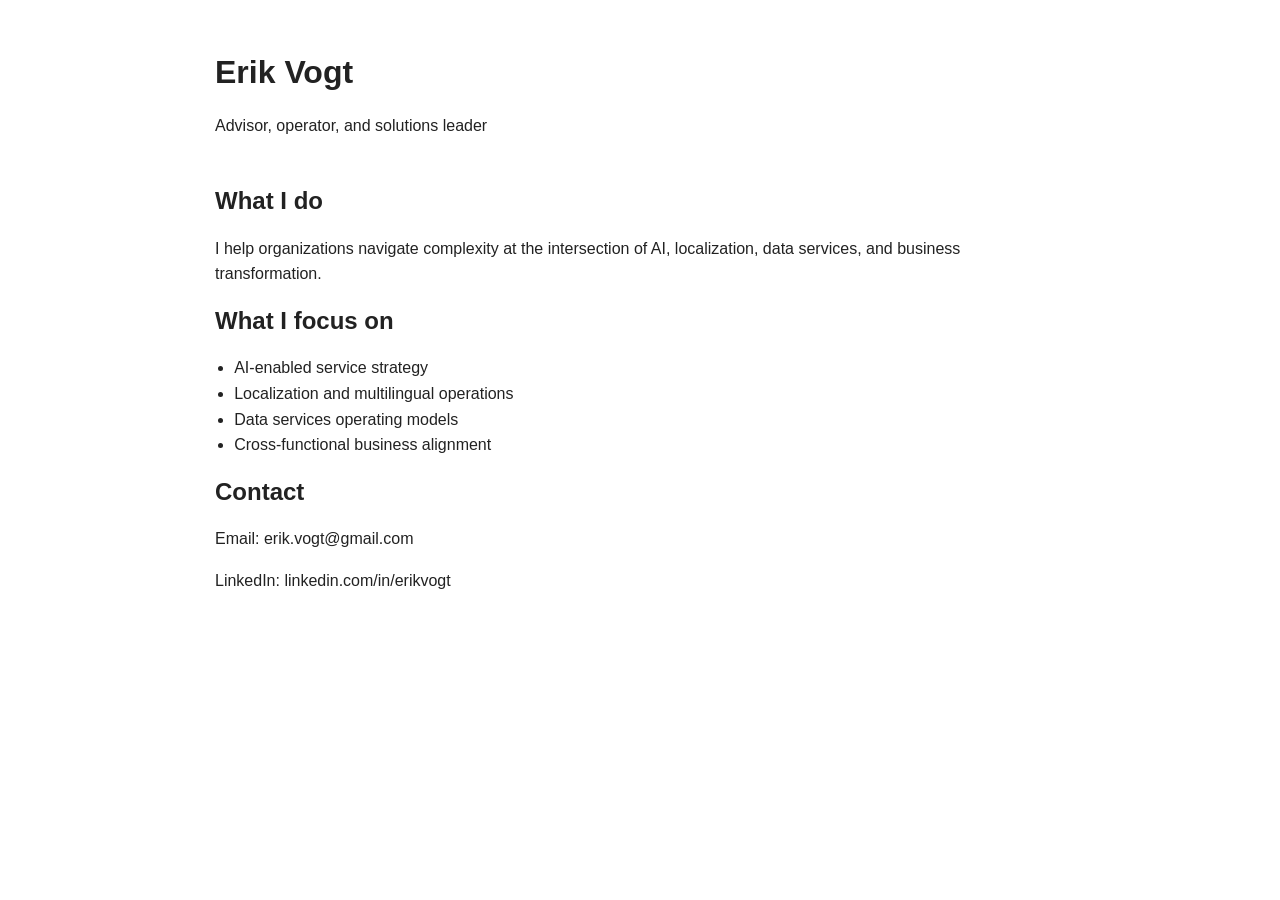
==== index.html @ 5e823025 "initial homepage" ====
<!DOCTYPE html>
<html lang="en">
<head>
  <meta charset="UTF-8" />
  <meta name="viewport" content="width=device-width, initial-scale=1.0" />
  <title>Erik Vogt</title>
  <meta name="description" content="Advisor, operator, and solutions leader focused on AI, localization, data services, and transformation." />
  <link rel="stylesheet" href="styles.css" />
</head>
<body>
  <header>
    <h1>Erik Vogt</h1>
    <p>Advisor, operator, and solutions leader</p>
  </header>

  <main>
    <section>
      <h2>What I do</h2>
      <p>
        I help organizations navigate complexity at the intersection of AI,
        localization, data services, and business transformation.
      </p>
    </section>

    <section>
      <h2>What I focus on</h2>
      <ul>
        <li>AI-enabled service strategy</li>
        <li>Localization and multilingual operations</li>
        <li>Data services operating models</li>
        <li>Cross-functional business alignment</li>
      </ul>
    </section>

    <section>
      <h2>Contact</h2>
      <p>Email: erik.vogt@gmail.com</p>
      <p>LinkedIn: linkedin.com/in/erikvogt</p>
    </section>
  </main>
</body>
</html>
---- styles.css ----
body {
  font-family: Arial, sans-serif;
  max-width: 850px;
  margin: 0 auto;
  padding: 2rem;
  line-height: 1.6;
  color: #222;
}

header {
  margin-bottom: 3rem;
}

h1, h2 {
  line-height: 1.2;
}

ul {
  padding-left: 1.2rem;
}
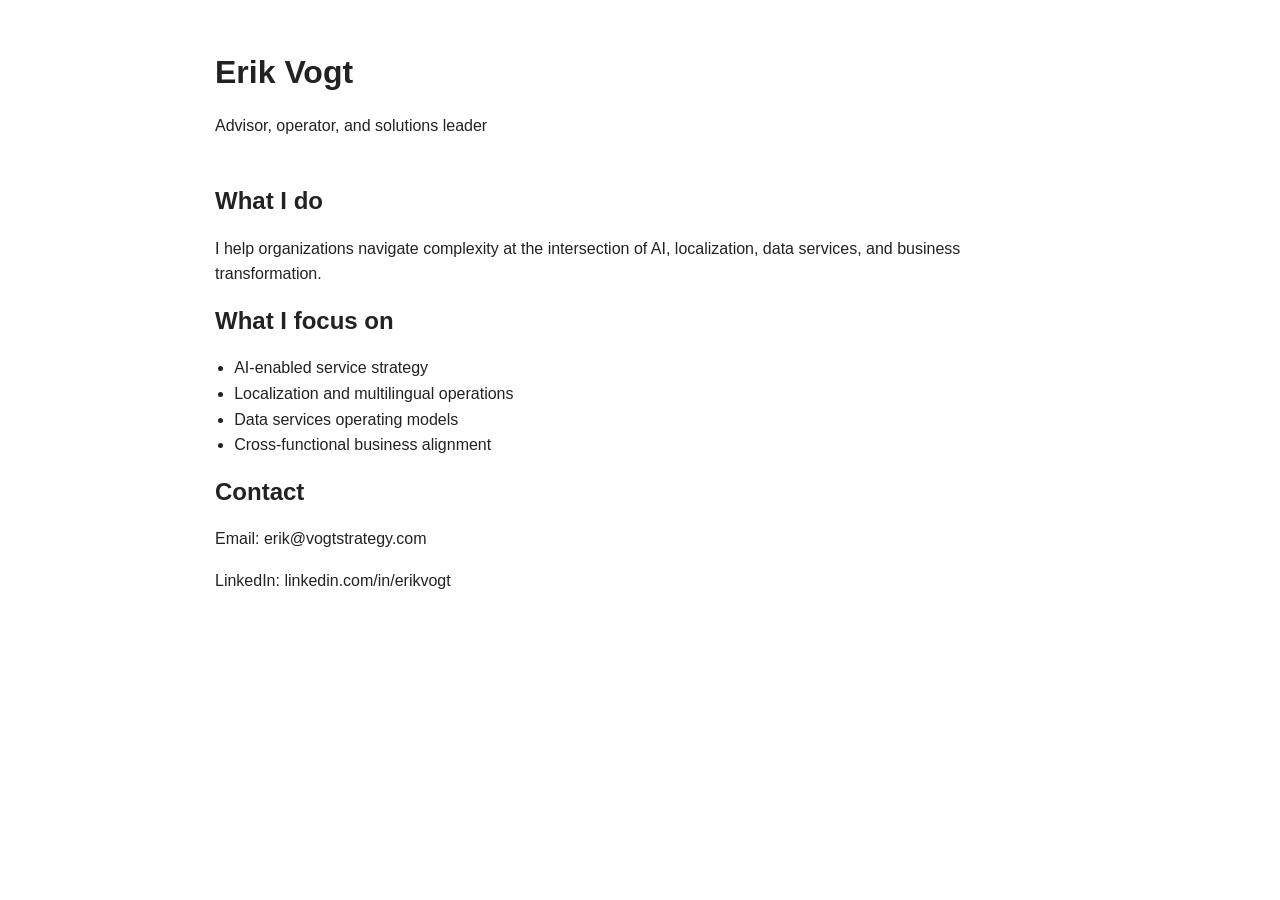
==== commit e5be31b1: "updated contact email" ====
--- a/index.html
+++ b/index.html
@@ -34,7 +34,7 @@
 
     <section>
       <h2>Contact</h2>
-      <p>Email: erik.vogt@gmail.com</p>
+      <p>Email: erik@vogtstrategy.com</p>
       <p>LinkedIn: linkedin.com/in/erikvogt</p>
     </section>
   </main>
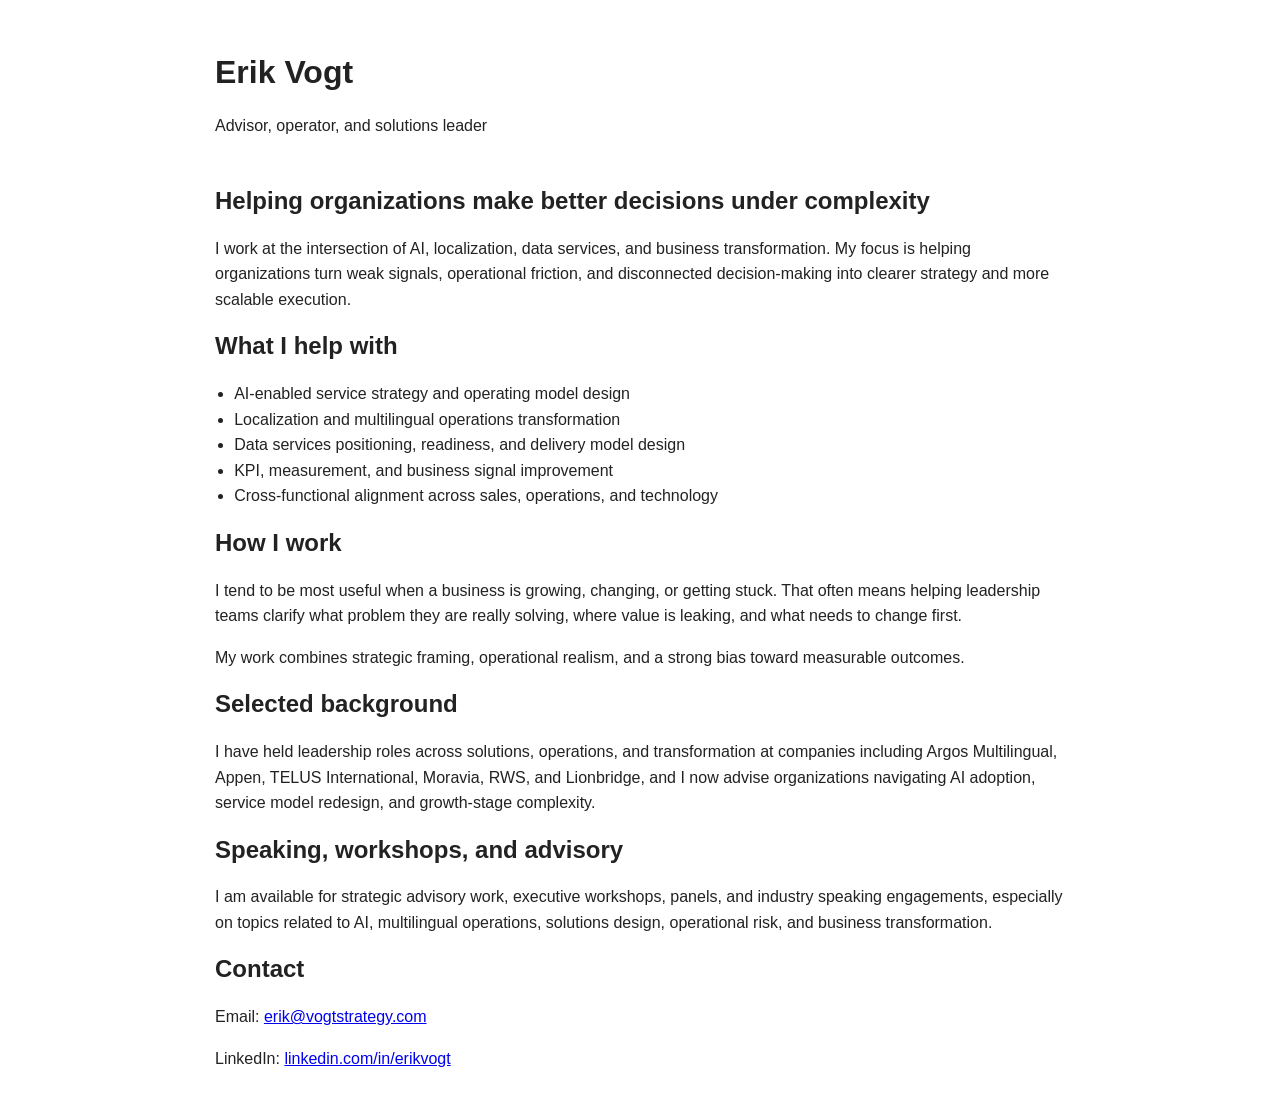
==== commit 685c5765: "update content v1.1" ====
--- a/index.html
+++ b/index.html
@@ -4,7 +4,7 @@
   <meta charset="UTF-8" />
   <meta name="viewport" content="width=device-width, initial-scale=1.0" />
   <title>Erik Vogt</title>
-  <meta name="description" content="Advisor, operator, and solutions leader focused on AI, localization, data services, and transformation." />
+  <meta name="description" content="Advisor, operator, and solutions leader focused on AI, localization, data services, and business transformation." />
   <link rel="stylesheet" href="styles.css" />
 </head>
 <body>
@@ -15,27 +15,58 @@
 
   <main>
     <section>
-      <h2>What I do</h2>
+      <h2>Helping organizations make better decisions under complexity</h2>
       <p>
-        I help organizations navigate complexity at the intersection of AI,
-        localization, data services, and business transformation.
+        I work at the intersection of AI, localization, data services, and business transformation.
+        My focus is helping organizations turn weak signals, operational friction, and disconnected
+        decision-making into clearer strategy and more scalable execution.
       </p>
     </section>
 
     <section>
-      <h2>What I focus on</h2>
+      <h2>What I help with</h2>
       <ul>
-        <li>AI-enabled service strategy</li>
-        <li>Localization and multilingual operations</li>
-        <li>Data services operating models</li>
-        <li>Cross-functional business alignment</li>
+        <li>AI-enabled service strategy and operating model design</li>
+        <li>Localization and multilingual operations transformation</li>
+        <li>Data services positioning, readiness, and delivery model design</li>
+        <li>KPI, measurement, and business signal improvement</li>
+        <li>Cross-functional alignment across sales, operations, and technology</li>
       </ul>
     </section>
 
     <section>
+      <h2>How I work</h2>
+      <p>
+        I tend to be most useful when a business is growing, changing, or getting stuck. That often means
+        helping leadership teams clarify what problem they are really solving, where value is leaking, and
+        what needs to change first.
+      </p>
+      <p>
+        My work combines strategic framing, operational realism, and a strong bias toward measurable outcomes.
+      </p>
+    </section>
+
+    <section>
+      <h2>Selected background</h2>
+      <p>
+        I have held leadership roles across solutions, operations, and transformation at companies including
+        Argos Multilingual, Appen, TELUS International, Moravia, RWS, and Lionbridge, and I now advise organizations
+        navigating AI adoption, service model redesign, and growth-stage complexity.
+      </p>
+    </section>
+
+    <section>
+      <h2>Speaking, workshops, and advisory</h2>
+      <p>
+        I am available for strategic advisory work, executive workshops, panels, and industry speaking engagements,
+        especially on topics related to AI, multilingual operations, solutions design, operational risk, and business transformation.
+      </p>
+    </section>
+
+    <section>
       <h2>Contact</h2>
-      <p>Email: erik@vogtstrategy.com</p>
-      <p>LinkedIn: linkedin.com/in/erikvogt</p>
+      <p>Email: <a href="mailto:erik@vogtstrategy.com">erik@vogtstrategy.com</a></p>
+      <p>LinkedIn: <a href="https://www.linkedin.com/in/erikvogt/" target="_blank" rel="noopener noreferrer">linkedin.com/in/erikvogt</a></p>
     </section>
   </main>
 </body>
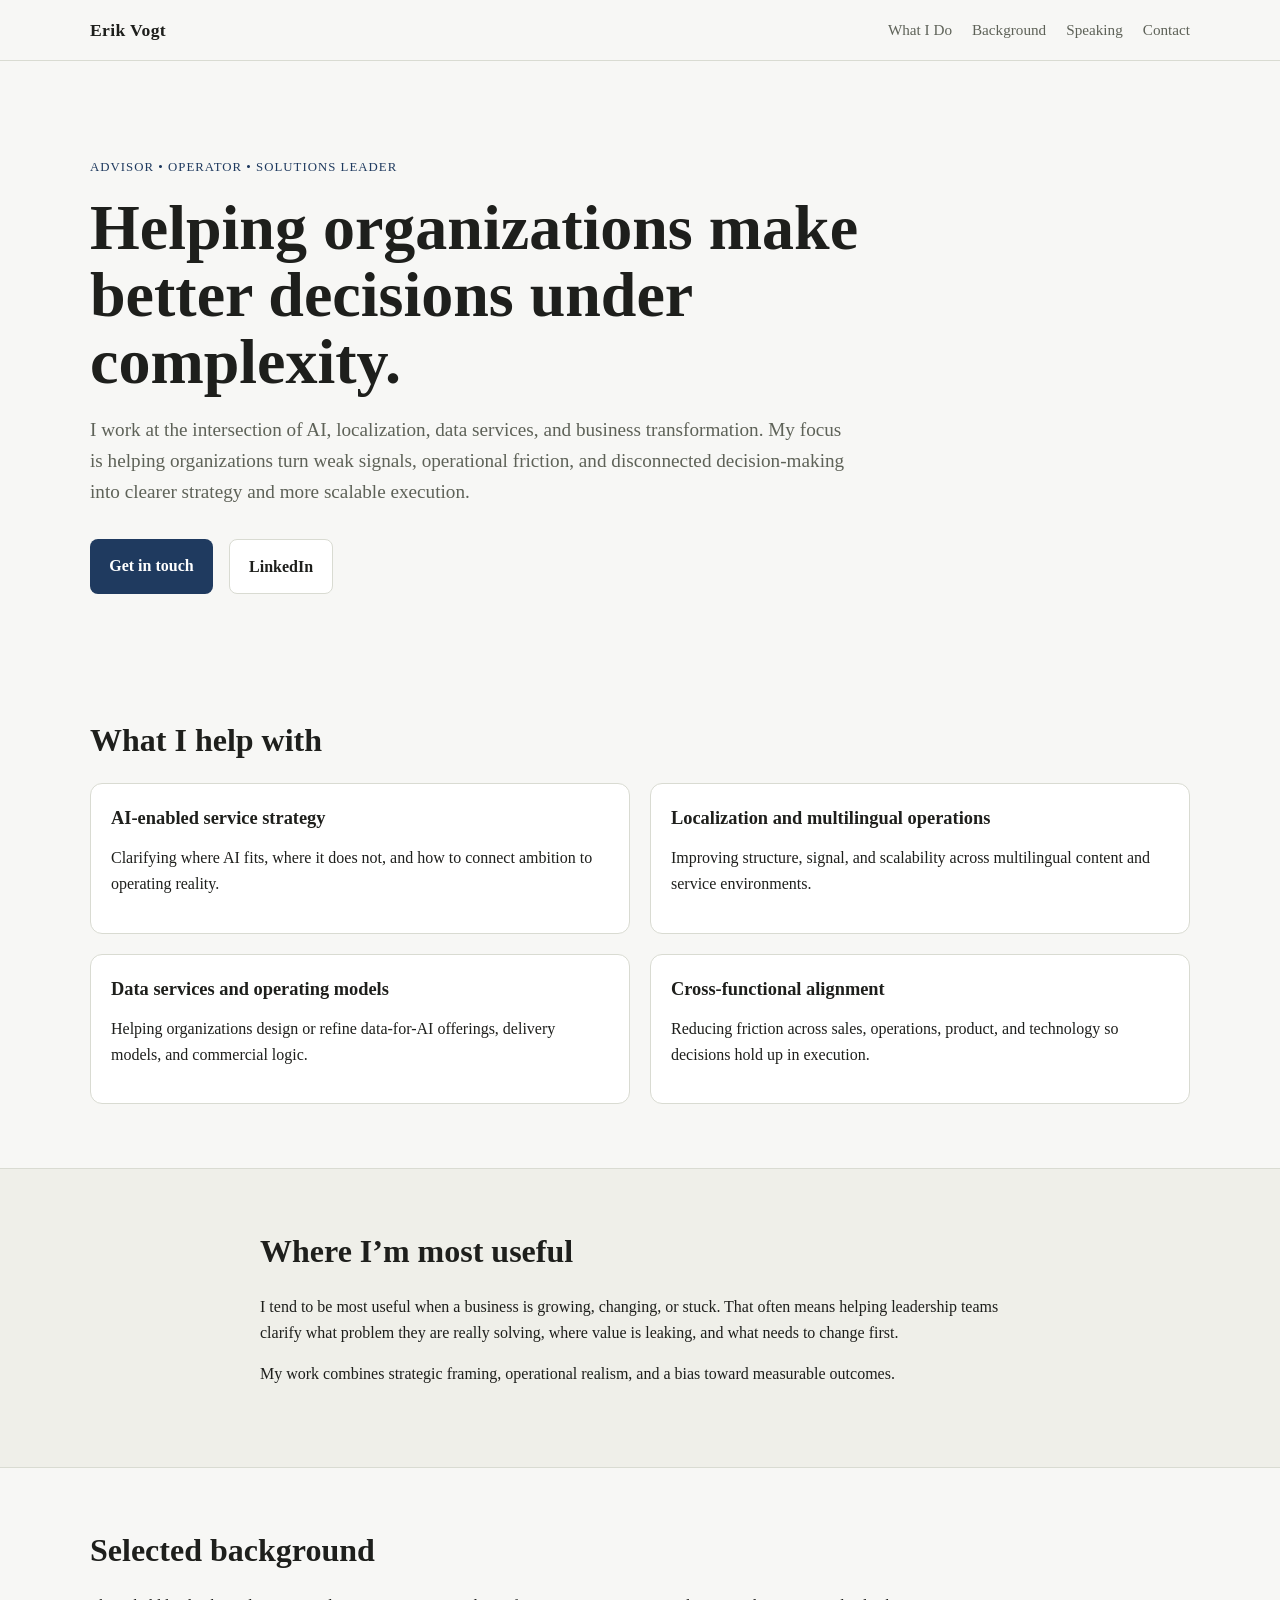
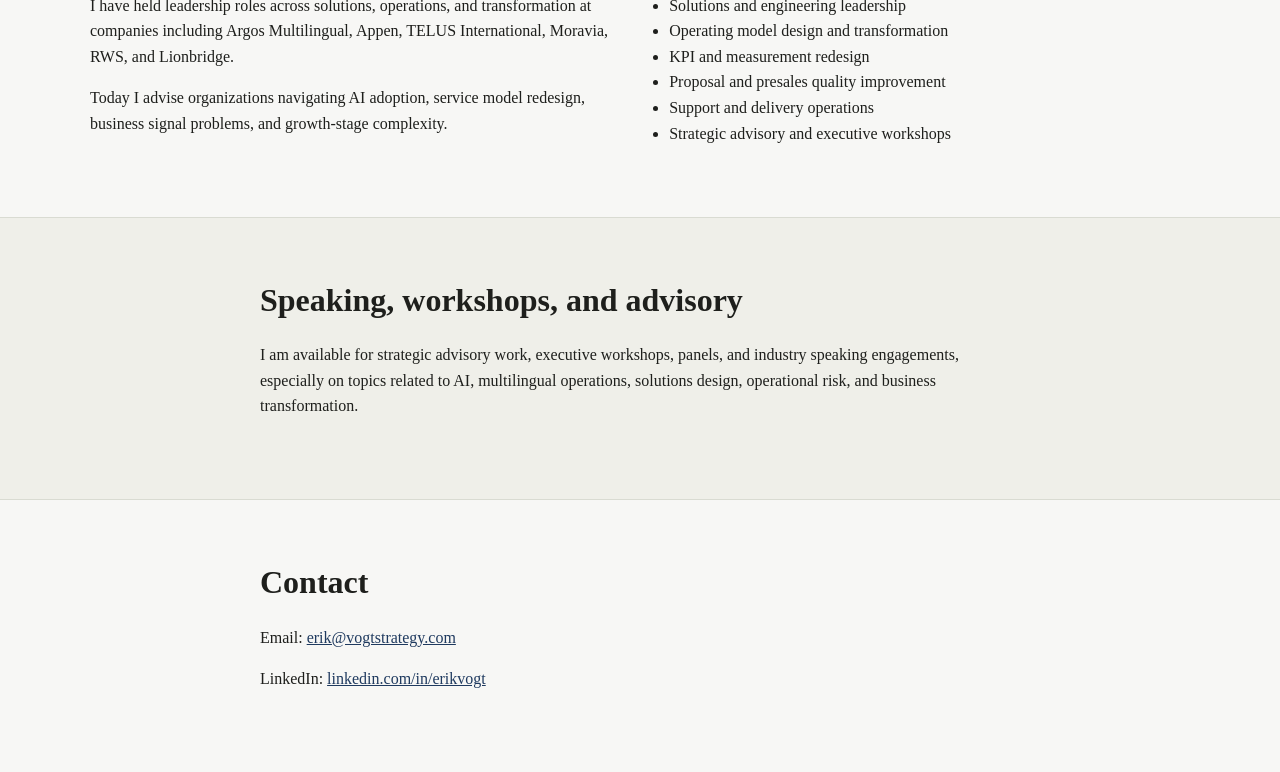
==== commit e4bc0773: "upgrade homepage content and design" ====
--- a/index.html
+++ b/index.html
@@ -3,70 +3,142 @@
 <head>
   <meta charset="UTF-8" />
   <meta name="viewport" content="width=device-width, initial-scale=1.0" />
-  <title>Erik Vogt</title>
-  <meta name="description" content="Advisor, operator, and solutions leader focused on AI, localization, data services, and business transformation." />
+  <title>Erik Vogt | Advisor, Operator, and Solutions Leader</title>
+  <meta
+    name="description"
+    content="Erik Vogt helps organizations make better decisions under complexity across AI, localization, data services, and business transformation."
+  />
   <link rel="stylesheet" href="styles.css" />
 </head>
 <body>
-  <header>
-    <h1>Erik Vogt</h1>
-    <p>Advisor, operator, and solutions leader</p>
+  <header class="site-header">
+    <div class="container">
+      <div class="brand">Erik Vogt</div>
+      <nav class="site-nav">
+        <a href="#what-i-do">What I Do</a>
+        <a href="#background">Background</a>
+        <a href="#speaking">Speaking</a>
+        <a href="#contact">Contact</a>
+      </nav>
+    </div>
   </header>
 
   <main>
-    <section>
-      <h2>Helping organizations make better decisions under complexity</h2>
-      <p>
-        I work at the intersection of AI, localization, data services, and business transformation.
-        My focus is helping organizations turn weak signals, operational friction, and disconnected
-        decision-making into clearer strategy and more scalable execution.
-      </p>
+    <section class="hero">
+      <div class="container">
+        <p class="eyebrow">Advisor • Operator • Solutions Leader</p>
+        <h1>Helping organizations make better decisions under complexity.</h1>
+        <p class="hero-text">
+          I work at the intersection of AI, localization, data services, and business transformation.
+          My focus is helping organizations turn weak signals, operational friction, and disconnected
+          decision-making into clearer strategy and more scalable execution.
+        </p>
+        <div class="hero-actions">
+          <a class="button button-primary" href="#contact">Get in touch</a>
+          <a class="button button-secondary" href="https://www.linkedin.com/in/erikvogt/" target="_blank" rel="noopener noreferrer">LinkedIn</a>
+        </div>
+      </div>
     </section>
 
-    <section>
-      <h2>What I help with</h2>
-      <ul>
-        <li>AI-enabled service strategy and operating model design</li>
-        <li>Localization and multilingual operations transformation</li>
-        <li>Data services positioning, readiness, and delivery model design</li>
-        <li>KPI, measurement, and business signal improvement</li>
-        <li>Cross-functional alignment across sales, operations, and technology</li>
-      </ul>
+    <section id="what-i-do" class="section">
+      <div class="container">
+        <h2>What I help with</h2>
+        <div class="grid two-column">
+          <div class="card">
+            <h3>AI-enabled service strategy</h3>
+            <p>
+              Clarifying where AI fits, where it does not, and how to connect ambition to operating reality.
+            </p>
+          </div>
+          <div class="card">
+            <h3>Localization and multilingual operations</h3>
+            <p>
+              Improving structure, signal, and scalability across multilingual content and service environments.
+            </p>
+          </div>
+          <div class="card">
+            <h3>Data services and operating models</h3>
+            <p>
+              Helping organizations design or refine data-for-AI offerings, delivery models, and commercial logic.
+            </p>
+          </div>
+          <div class="card">
+            <h3>Cross-functional alignment</h3>
+            <p>
+              Reducing friction across sales, operations, product, and technology so decisions hold up in execution.
+            </p>
+          </div>
+        </div>
+      </div>
     </section>
 
-    <section>
-      <h2>How I work</h2>
-      <p>
-        I tend to be most useful when a business is growing, changing, or getting stuck. That often means
-        helping leadership teams clarify what problem they are really solving, where value is leaking, and
-        what needs to change first.
-      </p>
-      <p>
-        My work combines strategic framing, operational realism, and a strong bias toward measurable outcomes.
-      </p>
+    <section class="section section-alt">
+      <div class="container narrow">
+        <h2>Where I’m most useful</h2>
+        <p>
+          I tend to be most useful when a business is growing, changing, or stuck.
+          That often means helping leadership teams clarify what problem they are really solving,
+          where value is leaking, and what needs to change first.
+        </p>
+        <p>
+          My work combines strategic framing, operational realism, and a bias toward measurable outcomes.
+        </p>
+      </div>
     </section>
 
-    <section>
-      <h2>Selected background</h2>
-      <p>
-        I have held leadership roles across solutions, operations, and transformation at companies including
-        Argos Multilingual, Appen, TELUS International, Moravia, RWS, and Lionbridge, and I now advise organizations
-        navigating AI adoption, service model redesign, and growth-stage complexity.
-      </p>
+    <section id="background" class="section">
+      <div class="container">
+        <h2>Selected background</h2>
+        <div class="grid two-column">
+          <div>
+            <p>
+              I have held leadership roles across solutions, operations, and transformation at companies
+              including Argos Multilingual, Appen, TELUS International, Moravia, RWS, and Lionbridge.
+            </p>
+            <p>
+              Today I advise organizations navigating AI adoption, service model redesign, business signal problems,
+              and growth-stage complexity.
+            </p>
+          </div>
+          <div>
+            <ul class="clean-list">
+              <li>Solutions and engineering leadership</li>
+              <li>Operating model design and transformation</li>
+              <li>KPI and measurement redesign</li>
+              <li>Proposal and presales quality improvement</li>
+              <li>Support and delivery operations</li>
+              <li>Strategic advisory and executive workshops</li>
+            </ul>
+          </div>
+        </div>
+      </div>
     </section>
 
-    <section>
-      <h2>Speaking, workshops, and advisory</h2>
-      <p>
-        I am available for strategic advisory work, executive workshops, panels, and industry speaking engagements,
-        especially on topics related to AI, multilingual operations, solutions design, operational risk, and business transformation.
-      </p>
+    <section id="speaking" class="section section-alt">
+      <div class="container narrow">
+        <h2>Speaking, workshops, and advisory</h2>
+        <p>
+          I am available for strategic advisory work, executive workshops, panels, and industry speaking engagements,
+          especially on topics related to AI, multilingual operations, solutions design, operational risk,
+          and business transformation.
+        </p>
+      </div>
     </section>
 
-    <section>
-      <h2>Contact</h2>
-      <p>Email: <a href="mailto:erik@vogtstrategy.com">erik@vogtstrategy.com</a></p>
-      <p>LinkedIn: <a href="https://www.linkedin.com/in/erikvogt/" target="_blank" rel="noopener noreferrer">linkedin.com/in/erikvogt</a></p>
+    <section id="contact" class="section">
+      <div class="container narrow">
+        <h2>Contact</h2>
+        <p>
+          Email:
+          <a href="mailto:erik@vogtstrategy.com">erik@vogtstrategy.com</a>
+        </p>
+        <p>
+          LinkedIn:
+          <a href="https://www.linkedin.com/in/erikvogt/" target="_blank" rel="noopener noreferrer">
+            linkedin.com/in/erikvogt
+          </a>
+        </p>
+      </div>
     </section>
   </main>
 </body>
--- a/styles.css
+++ b/styles.css
@@ -1,20 +1,205 @@
+:root {
+  --bg: #f7f7f5;
+  --surface: #ffffff;
+  --surface-alt: #efefe9;
+  --text: #1e1f1c;
+  --muted: #5e6258;
+  --border: #d9dbd2;
+  --accent: #1f3a5f;
+  --accent-dark: #142a46;
+  --max-width: 1100px;
+}
+
+* {
+  box-sizing: border-box;
+}
+
+html {
+  scroll-behavior: smooth;
+}
+
 body {
-  font-family: Arial, sans-serif;
-  max-width: 850px;
+  margin: 0;
+  font-family: Georgia, "Times New Roman", serif;
+  background: var(--bg);
+  color: var(--text);
+  line-height: 1.6;
+}
+
+.container {
+  width: min(var(--max-width), calc(100% - 2rem));
   margin: 0 auto;
-  padding: 2rem;
-  line-height: 1.6;
-  color: #222;
-}
-
-header {
-  margin-bottom: 3rem;
-}
-
-h1, h2 {
-  line-height: 1.2;
-}
-
-ul {
+}
+
+.narrow {
+  max-width: 760px;
+}
+
+.site-header {
+  background: rgba(247, 247, 245, 0.95);
+  border-bottom: 1px solid var(--border);
+  position: sticky;
+  top: 0;
+  backdrop-filter: blur(8px);
+}
+
+.site-header .container {
+  display: flex;
+  justify-content: space-between;
+  align-items: center;
+  padding: 1rem 0;
+  gap: 1rem;
+}
+
+.brand {
+  font-size: 1.1rem;
+  font-weight: 700;
+  letter-spacing: 0.02em;
+}
+
+.site-nav {
+  display: flex;
+  gap: 1.25rem;
+  flex-wrap: wrap;
+}
+
+.site-nav a {
+  color: var(--muted);
+  text-decoration: none;
+  font-size: 0.95rem;
+}
+
+.site-nav a:hover {
+  color: var(--text);
+}
+
+.hero {
+  padding: 6rem 0 4rem;
+}
+
+.eyebrow {
+  color: var(--accent);
+  text-transform: uppercase;
+  letter-spacing: 0.08em;
+  font-size: 0.8rem;
+  margin-bottom: 1rem;
+}
+
+h1 {
+  font-size: clamp(2.4rem, 5vw, 4.5rem);
+  line-height: 1.05;
+  margin: 0 0 1.25rem;
+  max-width: 900px;
+}
+
+.hero-text {
+  font-size: 1.2rem;
+  color: var(--muted);
+  max-width: 760px;
+  margin-bottom: 2rem;
+}
+
+.hero-actions {
+  display: flex;
+  gap: 1rem;
+  flex-wrap: wrap;
+}
+
+.button {
+  display: inline-block;
+  padding: 0.85rem 1.2rem;
+  border-radius: 8px;
+  text-decoration: none;
+  font-weight: 600;
+  transition: 0.2s ease;
+}
+
+.button-primary {
+  background: var(--accent);
+  color: white;
+}
+
+.button-primary:hover {
+  background: var(--accent-dark);
+}
+
+.button-secondary {
+  border: 1px solid var(--border);
+  color: var(--text);
+  background: var(--surface);
+}
+
+.button-secondary:hover {
+  border-color: var(--muted);
+}
+
+.section {
+  padding: 4rem 0;
+}
+
+.section-alt {
+  background: var(--surface-alt);
+  border-top: 1px solid var(--border);
+  border-bottom: 1px solid var(--border);
+}
+
+h2 {
+  font-size: 2rem;
+  margin: 0 0 1.5rem;
+  line-height: 1.15;
+}
+
+h3 {
+  margin-top: 0;
+  margin-bottom: 0.75rem;
+  font-size: 1.15rem;
+}
+
+p {
+  margin-top: 0;
+  margin-bottom: 1rem;
+}
+
+.grid {
+  display: grid;
+  gap: 1.25rem;
+}
+
+.two-column {
+  grid-template-columns: repeat(2, minmax(0, 1fr));
+}
+
+.card {
+  background: var(--surface);
+  border: 1px solid var(--border);
+  border-radius: 12px;
+  padding: 1.25rem;
+}
+
+.clean-list {
+  margin: 0;
   padding-left: 1.2rem;
+}
+
+a {
+  color: var(--accent);
+}
+
+a:hover {
+  color: var(--accent-dark);
+}
+
+@media (max-width: 800px) {
+  .site-header .container {
+    align-items: flex-start;
+    flex-direction: column;
+  }
+
+  .two-column {
+    grid-template-columns: 1fr;
+  }
+
+  .hero {
+    padding-top: 4rem;
+  }
 }
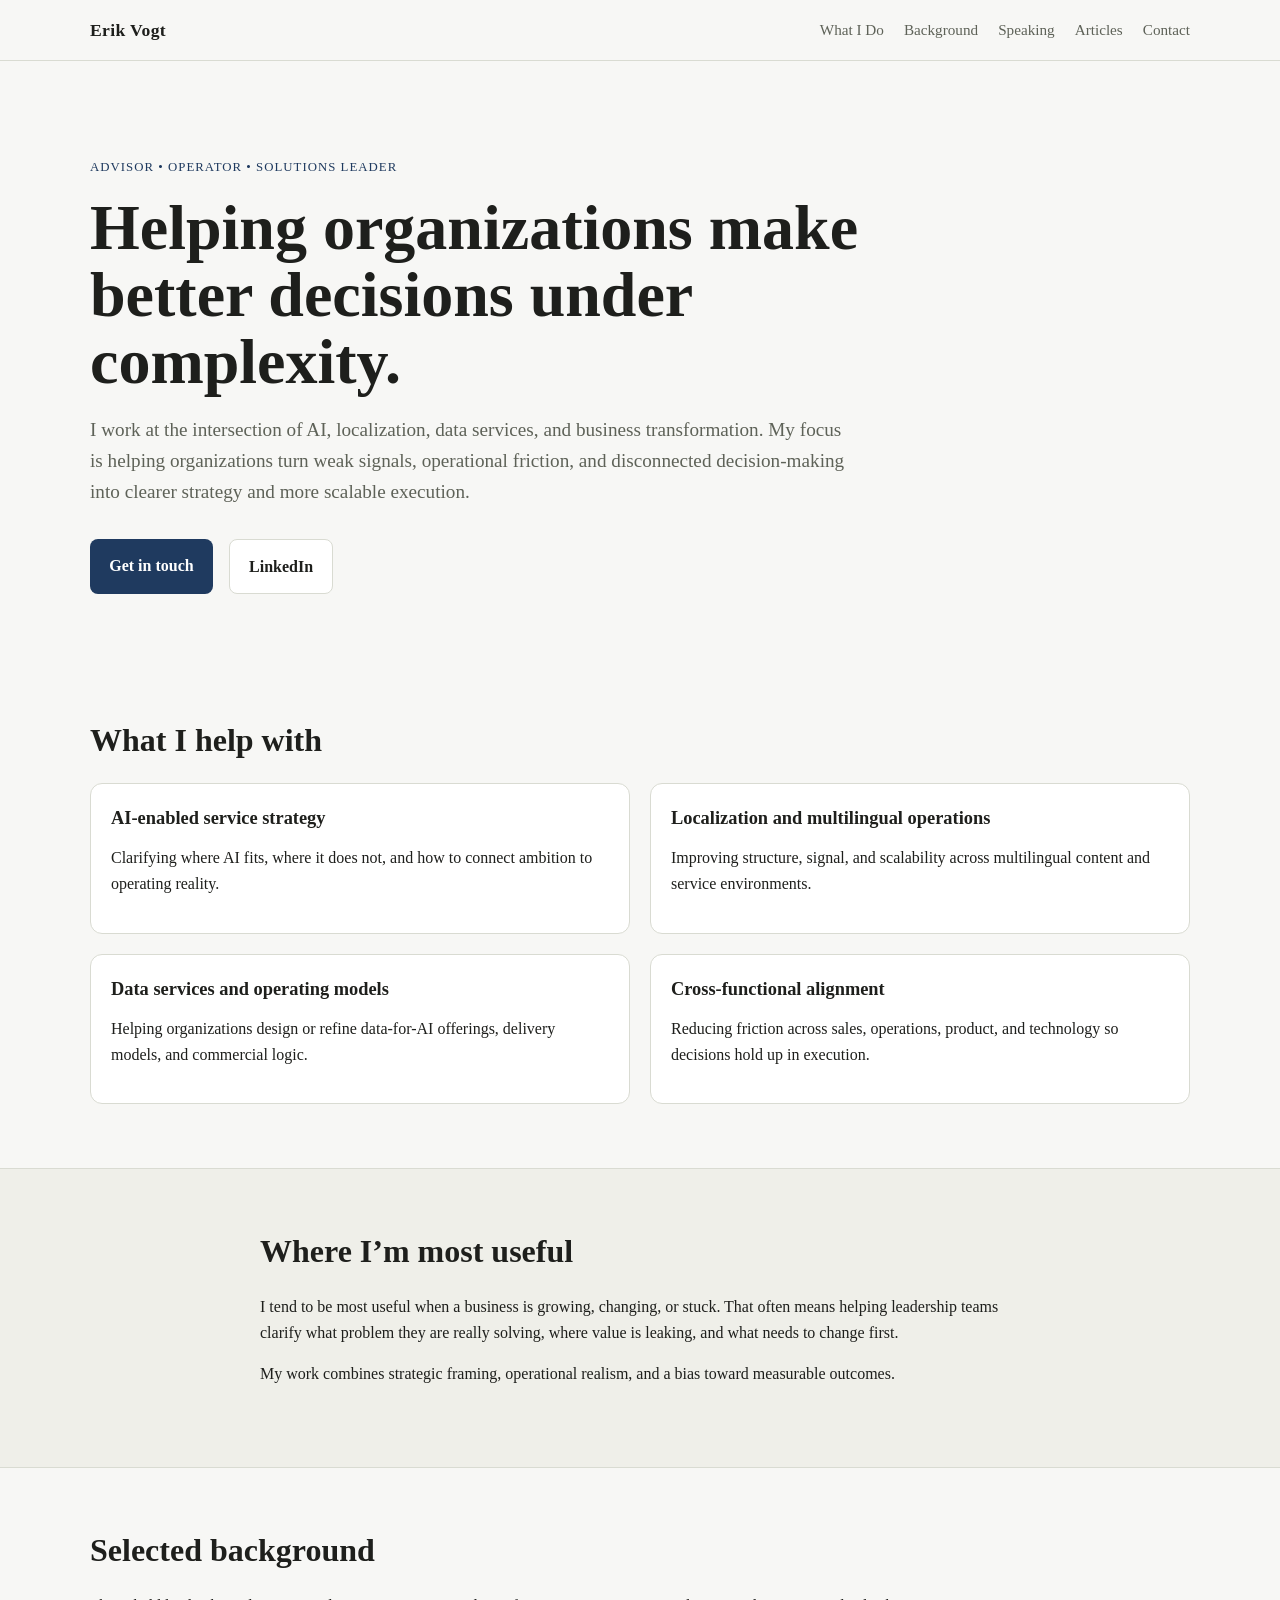
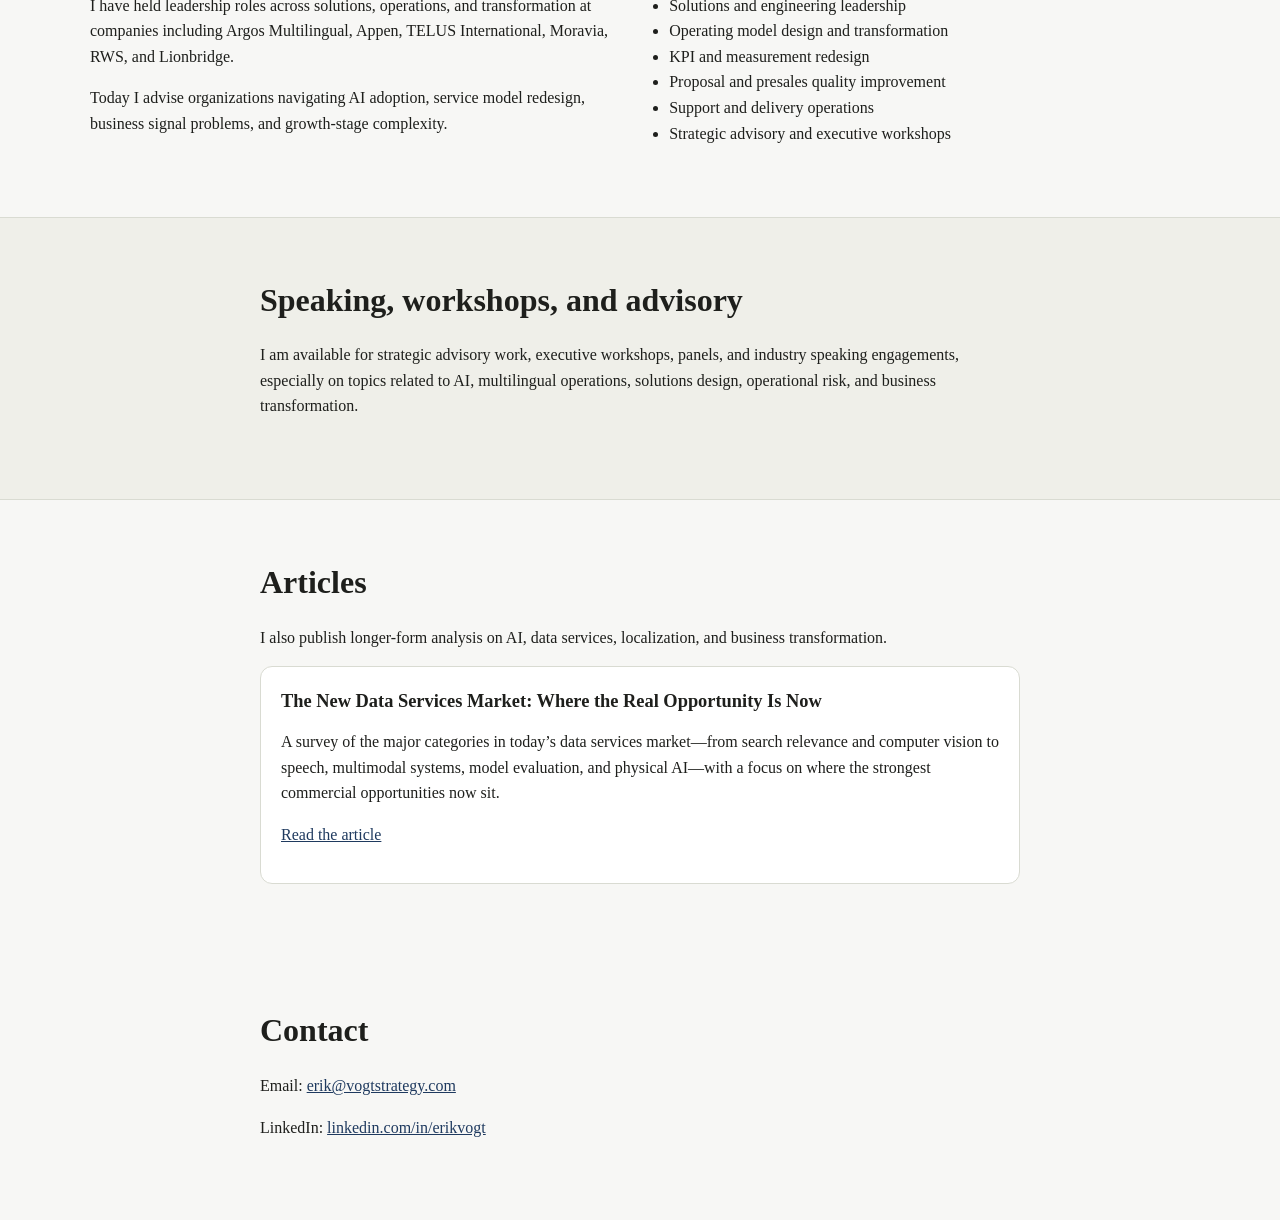
==== commit 4cb59987: "update adding an article with nav" ====
--- a/index.html
+++ b/index.html
@@ -18,6 +18,7 @@
         <a href="#what-i-do">What I Do</a>
         <a href="#background">Background</a>
         <a href="#speaking">Speaking</a>
+        <a href="#articles">Articles</a>
         <a href="#contact">Contact</a>
       </nav>
     </div>
@@ -125,6 +126,26 @@
       </div>
     </section>
 
+    <section id="articles" class="section">
+      <div class="container narrow">
+        <h2>Articles</h2>
+        <p>
+          I also publish longer-form analysis on AI, data services, localization, and business transformation.
+        </p>
+        <div class="card">
+          <h3>The New Data Services Market: Where the Real Opportunity Is Now</h3>
+          <p>
+            A survey of the major categories in today’s data services market—from search relevance and computer vision
+            to speech, multimodal systems, model evaluation, and physical AI—with a focus on where the strongest
+            commercial opportunities now sit.
+          </p>
+          <p>
+            <a href="data-services-market-article.html">Read the article</a>
+          </p>
+        </div>
+      </div>
+    </section>
+
     <section id="contact" class="section">
       <div class="container narrow">
         <h2>Contact</h2>
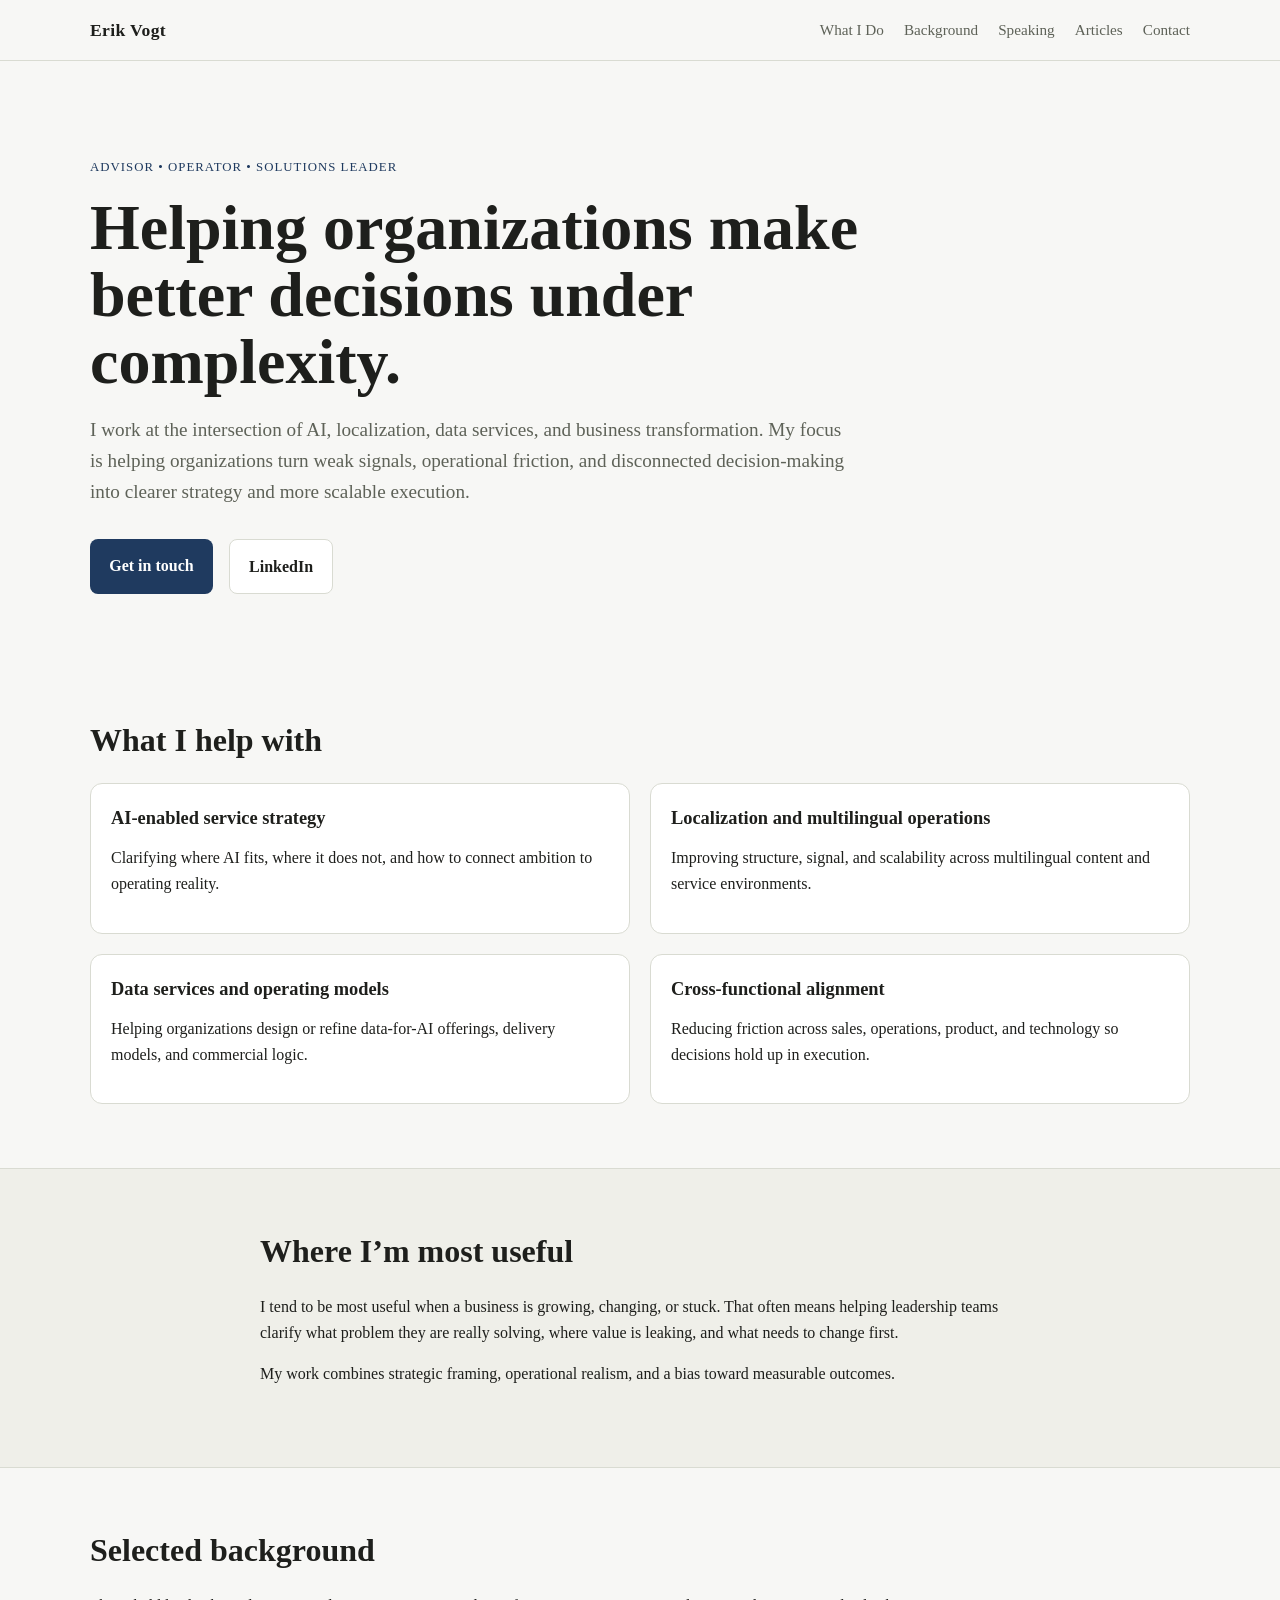
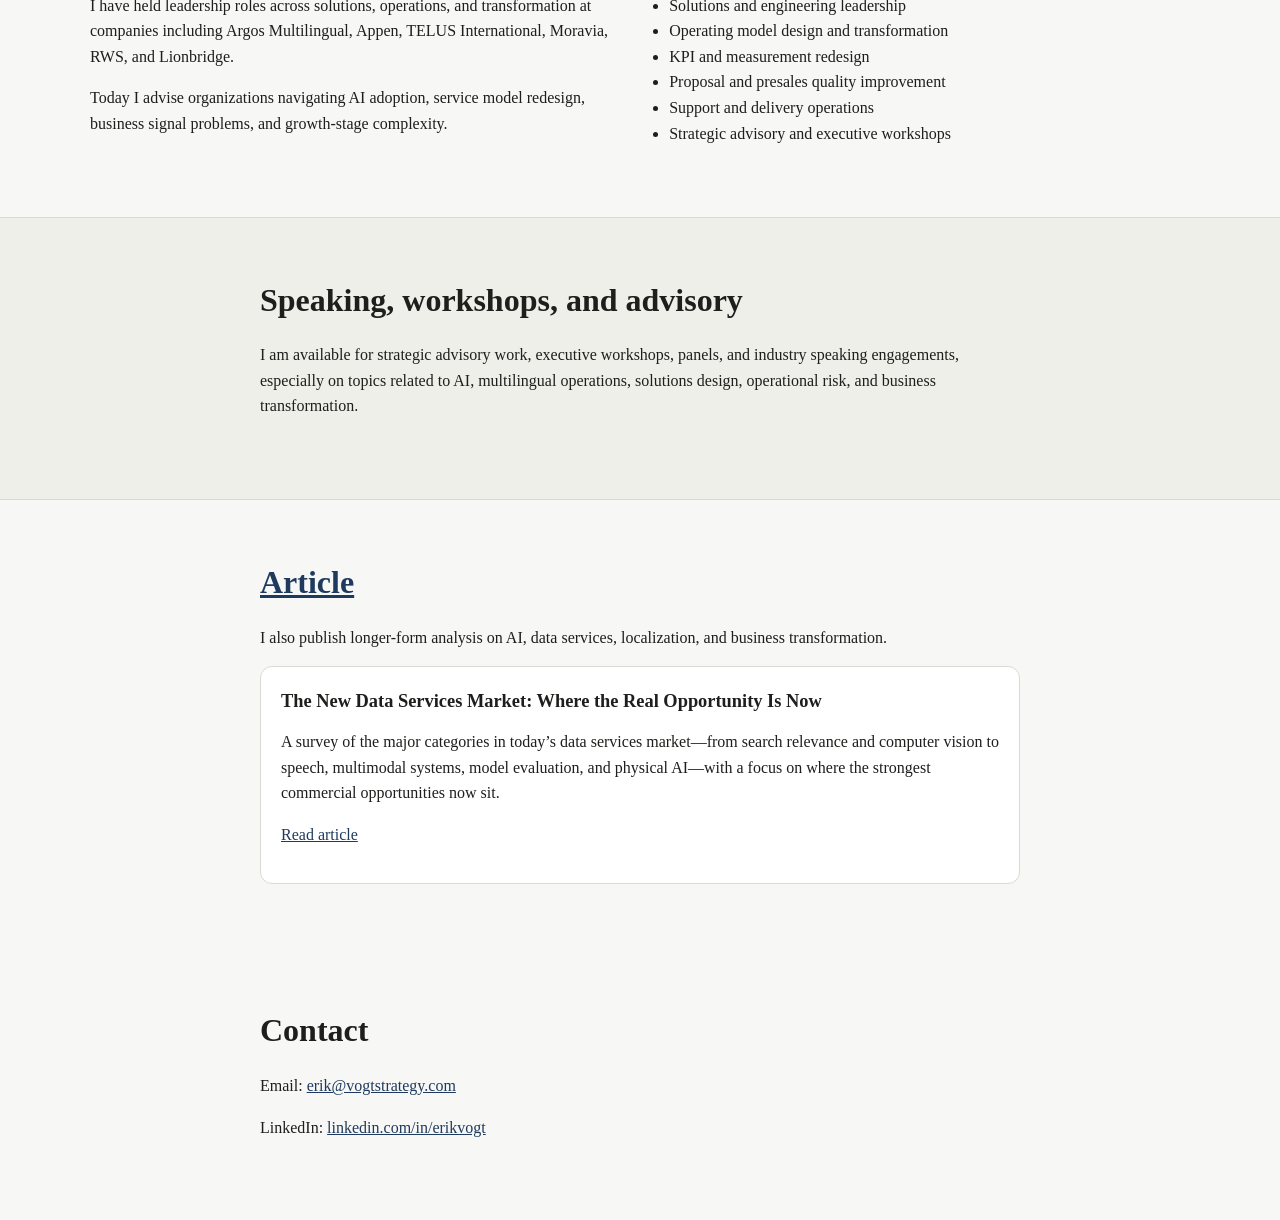
==== commit 285e4e26: "article nav fixes" ====
--- a/index.html
+++ b/index.html
@@ -128,7 +128,7 @@
 
     <section id="articles" class="section">
       <div class="container narrow">
-        <h2>Articles</h2>
+        <h2><a href="articles/index.html">Article</a></h2>
         <p>
           I also publish longer-form analysis on AI, data services, localization, and business transformation.
         </p>
@@ -140,7 +140,7 @@
             commercial opportunities now sit.
           </p>
           <p>
-            <a href="data-services-market-article.html">Read the article</a>
+            <a href="articles/data-services-market-article.html">Read article</a>
           </p>
         </div>
       </div>
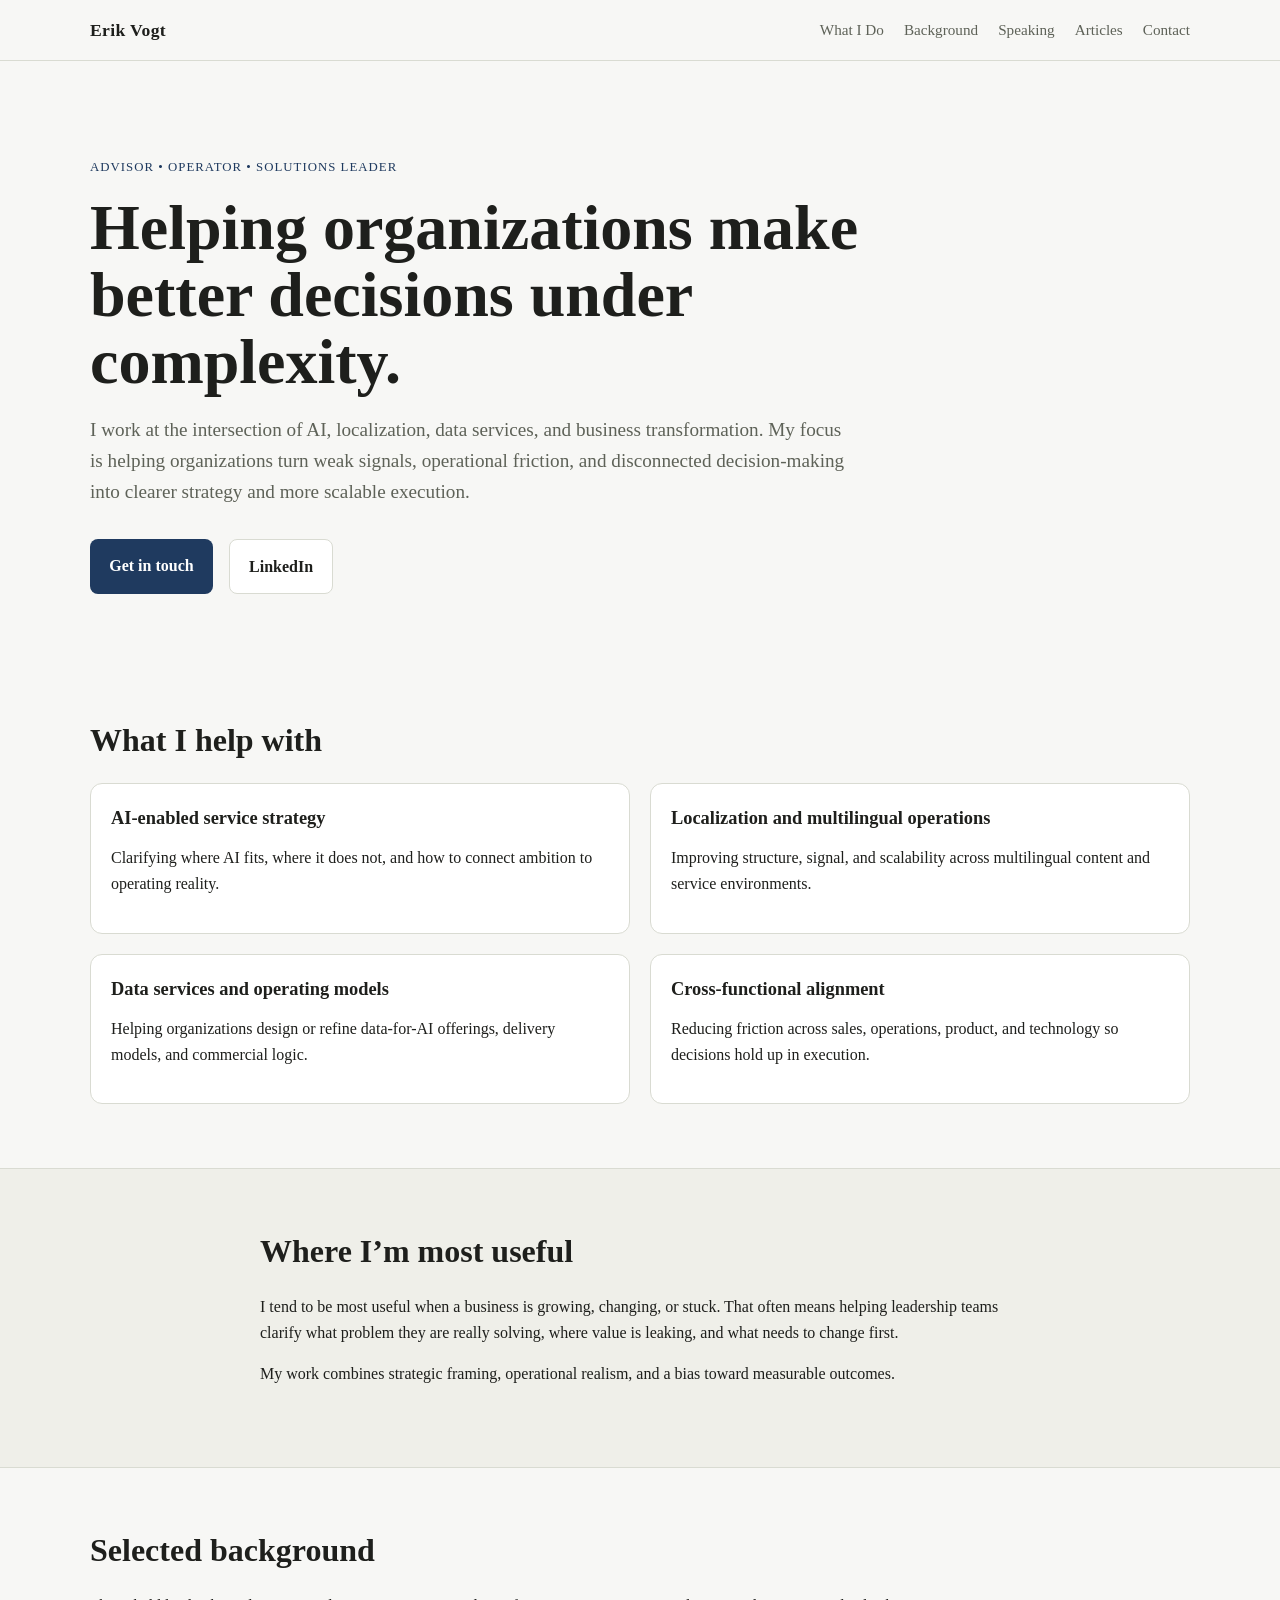
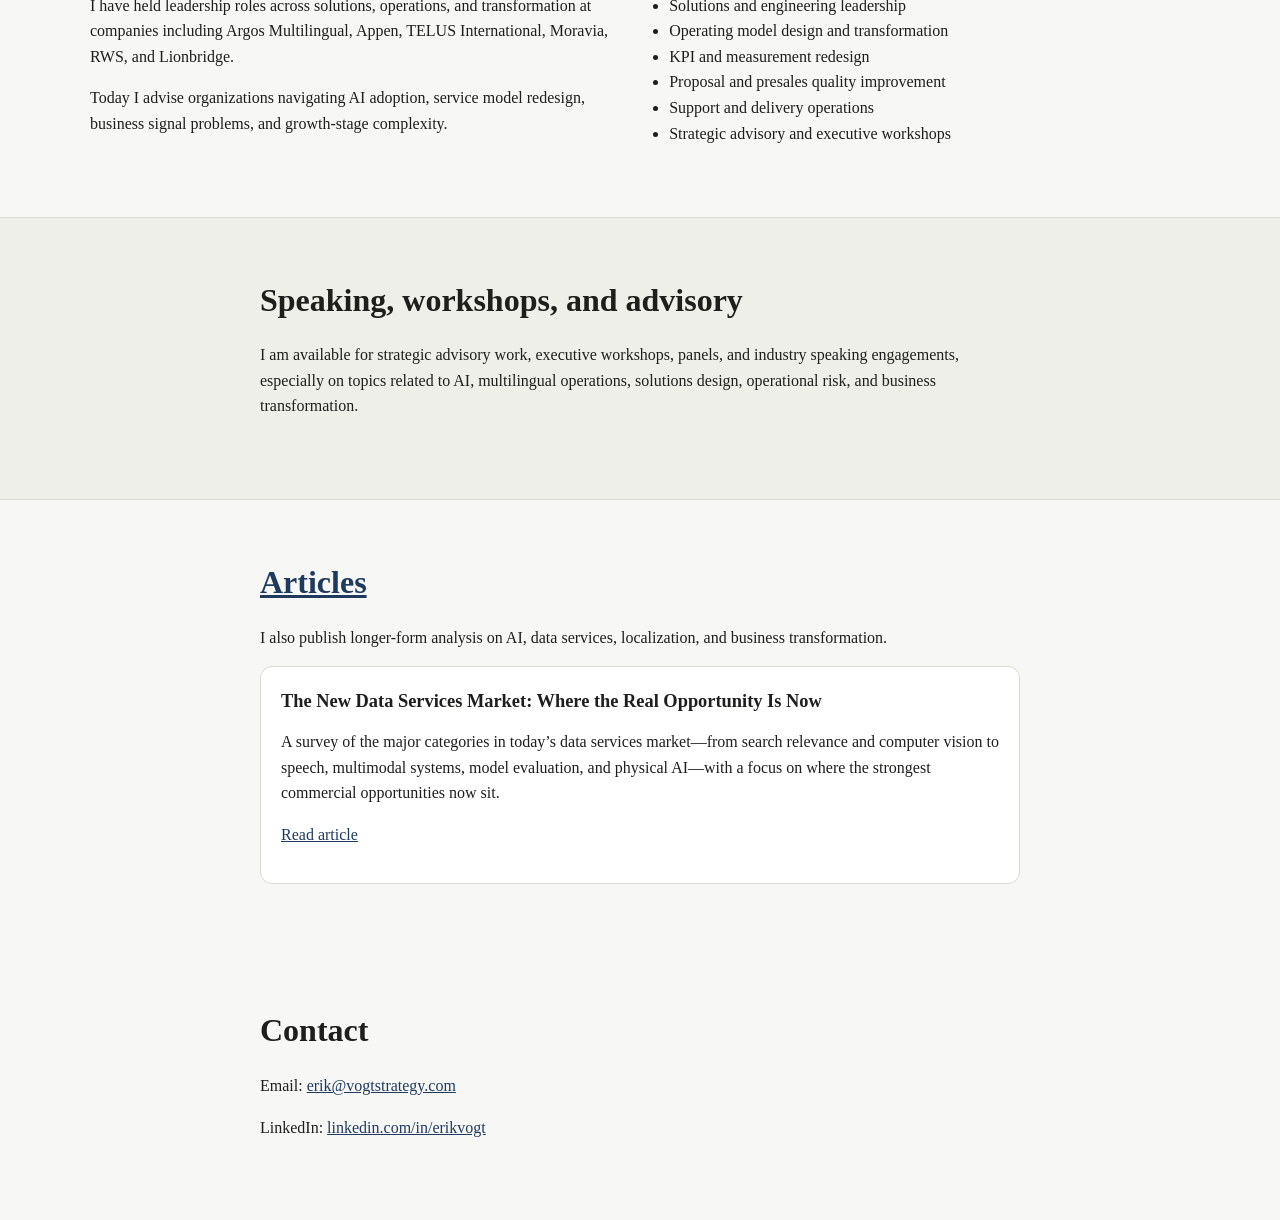
==== commit 1684cc65: "Change 'Article' to 'Articles' in index.html" ====
--- a/index.html
+++ b/index.html
@@ -128,7 +128,7 @@
 
     <section id="articles" class="section">
       <div class="container narrow">
-        <h2><a href="articles/index.html">Article</a></h2>
+        <h2><a href="articles/index.html">Articles</a></h2>
         <p>
           I also publish longer-form analysis on AI, data services, localization, and business transformation.
         </p>
@@ -163,4 +163,4 @@
     </section>
   </main>
 </body>
-</html>+</html>
